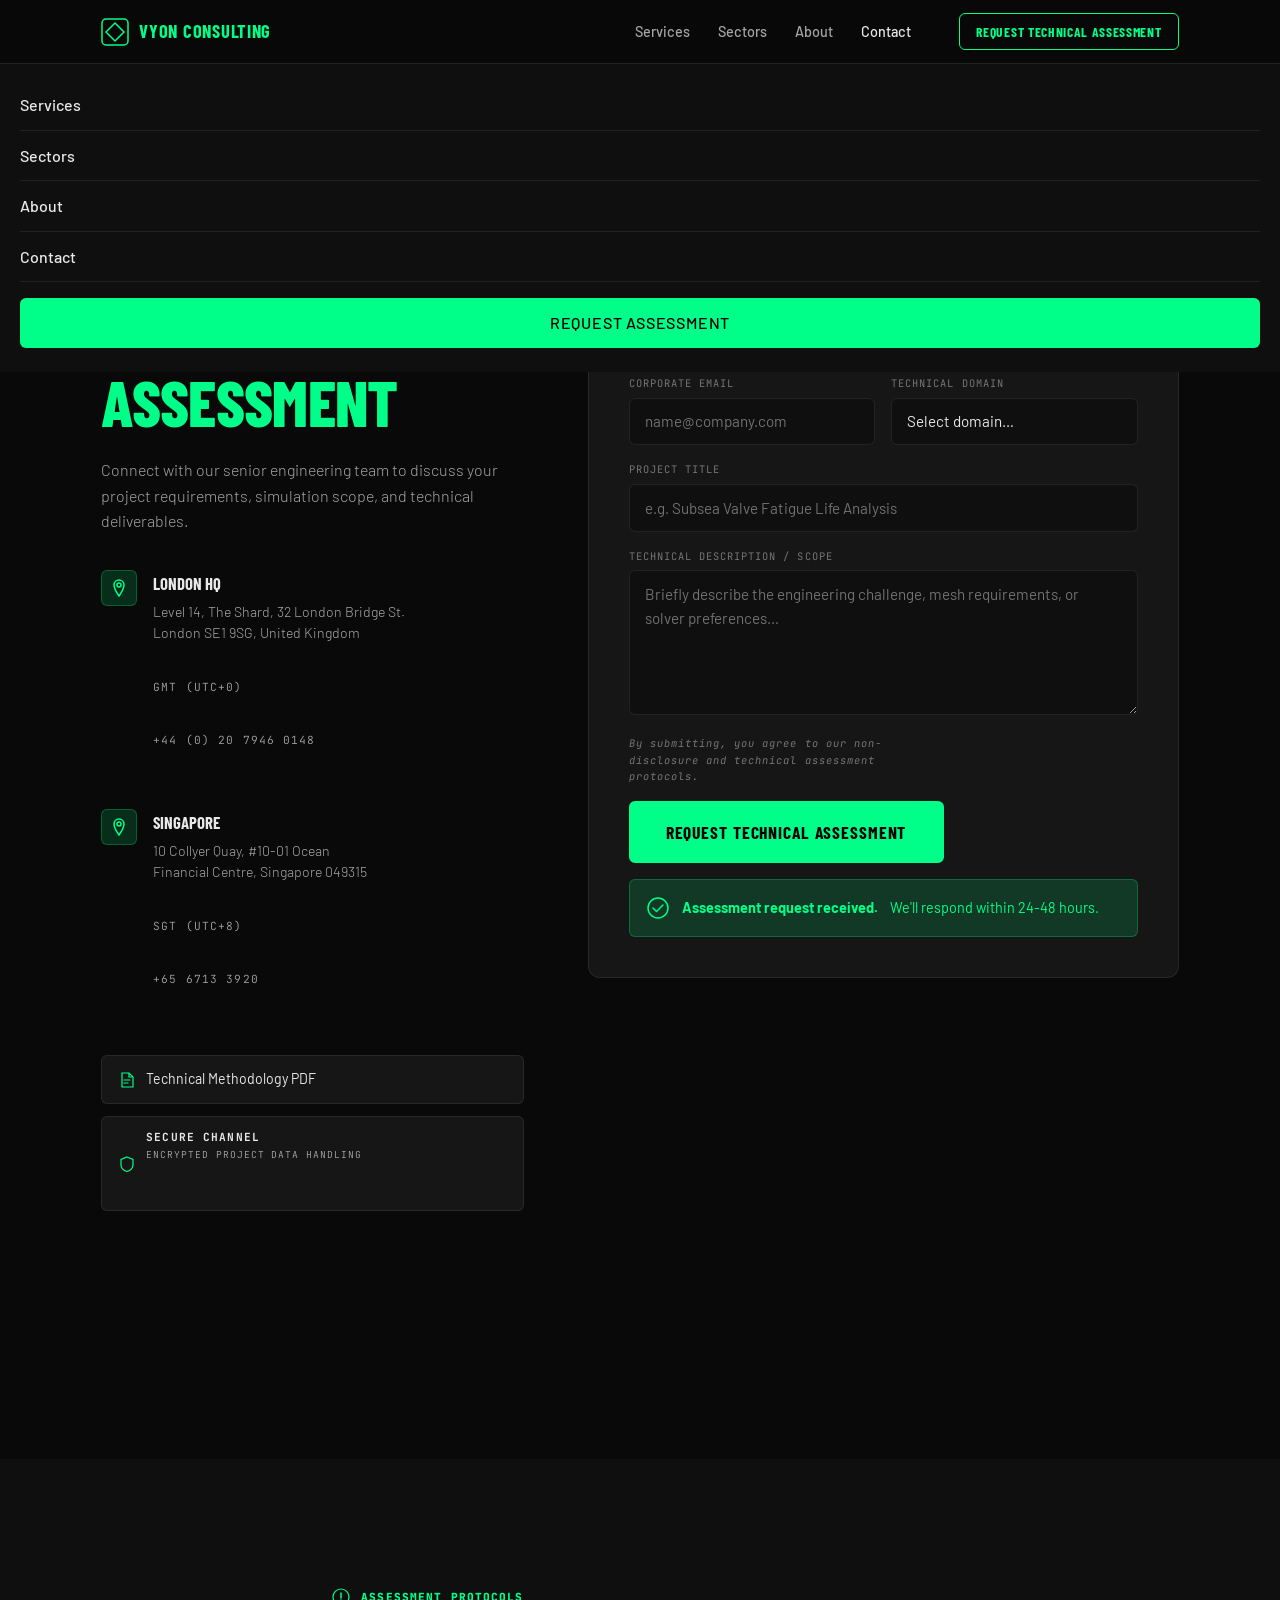
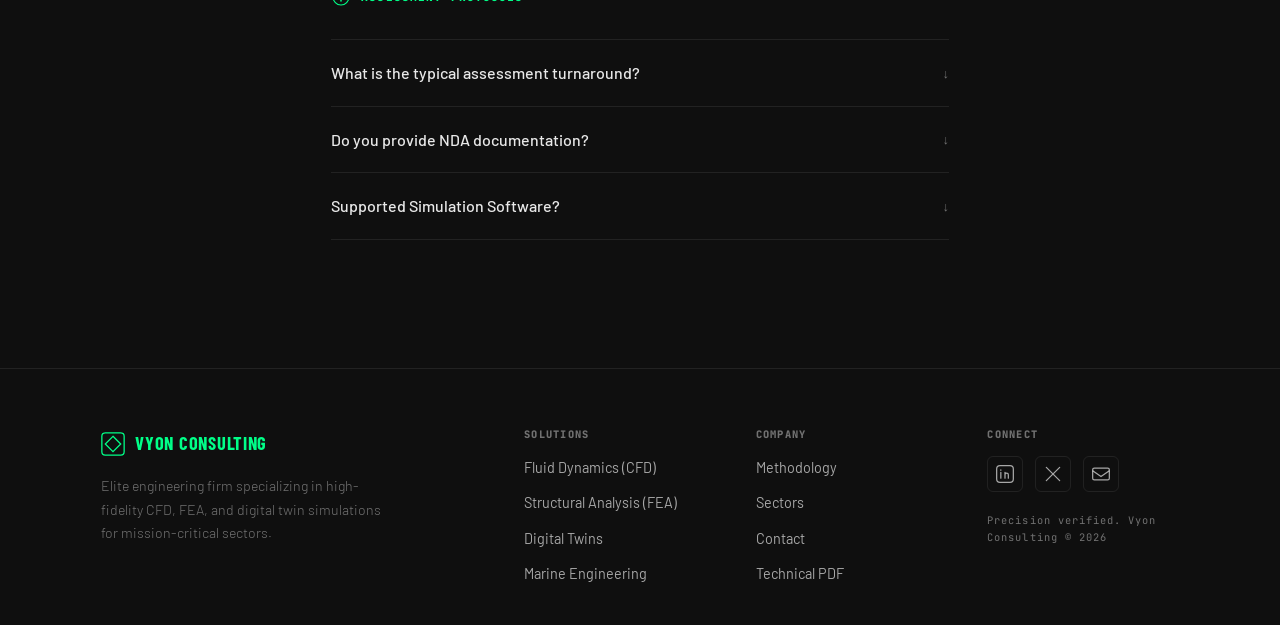
==== contact.html @ 67b3ae86 "Add files via upload" ====
<!DOCTYPE html>
<html lang="en">
<head>
  <meta charset="UTF-8">
  <meta name="viewport" content="width=device-width, initial-scale=1.0">
  <title>Contact — Vyon Consulting</title>
  <meta name="description" content="Initiate a technical assessment with Vyon Consulting's senior engineering team.">
  <link rel="preconnect" href="https://fonts.googleapis.com">
  <link rel="preconnect" href="https://fonts.gstatic.com" crossorigin>
  <link href="https://fonts.googleapis.com/css2?family=Barlow+Condensed:ital,wght@0,400;0,600;0,700;0,800;1,700&family=JetBrains+Mono:wght@400;500&family=Barlow:wght@300;400;500&display=swap" rel="stylesheet">
  <link rel="stylesheet" href="style.css">
</head>
<body>

  <header class="nav" id="nav">
    <div class="nav__inner container">
      <a href="index.html" class="nav__logo">
        <svg width="28" height="28" viewBox="0 0 28 28" fill="none"><rect x="1" y="1" width="26" height="26" rx="4" stroke="#00FF88" stroke-width="1.5"/><path d="M14 5L23 14L14 23L5 14Z" stroke="#00FF88" stroke-width="1.5" fill="none"/></svg>
        <span>Vyon Consulting</span>
      </a>
      <nav class="nav__links">
        <a href="services.html" class="nav__link">Services</a>
        <a href="sectors.html" class="nav__link">Sectors</a>
        <a href="index.html#about" class="nav__link">About</a>
        <a href="contact.html" class="nav__link nav__link--active">Contact</a>
      </nav>
      <a href="contact.html" class="btn btn--outline nav__cta">Request Technical Assessment</a>
      <button class="nav__burger" aria-label="Open menu" aria-expanded="false" aria-controls="mobile-menu">
        <span></span><span></span><span></span>
      </button>
    </div>
    <div class="nav__mobile" id="mobile-menu" hidden>
      <a href="services.html">Services</a>
      <a href="sectors.html">Sectors</a>
      <a href="index.html#about">About</a>
      <a href="contact.html">Contact</a>
      <a href="contact.html" class="btn btn--primary">Request Assessment</a>
    </div>
  </header>

  <main>
    <section class="contact-section section" aria-labelledby="contact-title">
      <div class="container contact-layout">

        <!-- LEFT PANEL -->
        <div class="contact-info">
          <div class="contact-status">
            <span class="status-dot" aria-hidden="true"></span>
            <span class="mono">CONTACT STATUS</span>
            <strong class="accent mono">Online / 24-48h Response</strong>
          </div>
          <h1 id="contact-title" class="contact-title">INITIATE<br><span class="accent">ASSESSMENT</span></h1>
          <p>Connect with our senior engineering team to discuss your project requirements, simulation scope, and technical deliverables.</p>

          <div class="offices">
            <div class="office" aria-label="London office">
              <div class="office__icon" aria-hidden="true">
                <svg width="20" height="20" viewBox="0 0 20 20" fill="none"><path d="M10 2C7.2 2 5 4.2 5 7c0 4 5 11 5 11s5-7 5-11c0-2.8-2.2-5-5-5z" stroke="#00FF88" stroke-width="1.5"/><circle cx="10" cy="7" r="2" stroke="#00FF88" stroke-width="1.5"/></svg>
              </div>
              <div>
                <strong>London HQ</strong>
                <p>Level 14, The Shard, 32 London Bridge St.<br>London SE1 9SG, United Kingdom</p>
                <p class="mono accent">GMT (UTC+0)</p>
                <p class="mono">+44 (0) 20 7946 0148</p>
              </div>
            </div>
            <div class="office" aria-label="Singapore office">
              <div class="office__icon" aria-hidden="true">
                <svg width="20" height="20" viewBox="0 0 20 20" fill="none"><path d="M10 2C7.2 2 5 4.2 5 7c0 4 5 11 5 11s5-7 5-11c0-2.8-2.2-5-5-5z" stroke="#00FF88" stroke-width="1.5"/><circle cx="10" cy="7" r="2" stroke="#00FF88" stroke-width="1.5"/></svg>
              </div>
              <div>
                <strong>Singapore</strong>
                <p>10 Collyer Quay, #10-01 Ocean<br>Financial Centre, Singapore 049315</p>
                <p class="mono accent">SGT (UTC+8)</p>
                <p class="mono">+65 6713 3920</p>
              </div>
            </div>
          </div>

          <div class="contact-links">
            <a href="#" class="contact-doc-link">
              <svg width="18" height="18" viewBox="0 0 18 18" fill="none" aria-hidden="true"><path d="M4 2h7l4 4v10H4V2z" stroke="#00FF88" stroke-width="1.2"/><path d="M11 2v4h4" stroke="#00FF88" stroke-width="1.2"/><path d="M6 9h6M6 12h4" stroke="#00FF88" stroke-width="1.2" stroke-linecap="round"/></svg>
              Technical Methodology PDF
            </a>
            <div class="contact-secure">
              <svg width="18" height="18" viewBox="0 0 18 18" fill="none" aria-hidden="true"><path d="M9 2l6 2.5v5c0 3.5-2.5 6-6 7-3.5-1-6-3.5-6-7v-5z" stroke="#00FF88" stroke-width="1.2"/></svg>
              <div>
                <strong class="mono">SECURE CHANNEL</strong>
                <p class="mono dim">ENCRYPTED PROJECT DATA HANDLING</p>
              </div>
            </div>
          </div>
        </div>

        <!-- FORM -->
        <div class="contact-form-wrap" aria-label="Assessment request form">
          <form class="contact-form" id="assessment-form" action="https://formspree.io/f/xbdzllyo" method="POST">
            <div class="form-row">
              <div class="form-group">
                <label for="full-name" class="form-label mono">FULL NAME</label>
                <input type="text" id="full-name" name="full_name" class="form-input" placeholder="Engineering Lead" required autocomplete="name">
              </div>
              <div class="form-group">
                <label for="company" class="form-label mono">COMPANY / INSTITUTION</label>
                <input type="text" id="company" name="company" class="form-input" placeholder="Global Aerospace Ltd." required autocomplete="organization">
              </div>
            </div>
            <div class="form-row">
              <div class="form-group">
                <label for="email" class="form-label mono">CORPORATE EMAIL</label>
                <input type="email" id="email" name="email" class="form-input" placeholder="name@company.com" required autocomplete="email">
              </div>
              <div class="form-group">
                <label for="domain" class="form-label mono">TECHNICAL DOMAIN</label>
                <select id="domain" name="domain" class="form-input form-select" required>
                  <option value="" disabled selected>Select domain…</option>
                  <option>Fluid Dynamics (CFD)</option>
                  <option>Structural Analysis (FEA)</option>
                  <option>Digital Twins</option>
                  <option>Marine Engineering</option>
                  <option>Defense / Classified</option>
                  <option>Other</option>
                </select>
              </div>
            </div>
            <div class="form-group form-group--full">
              <label for="project-title" class="form-label mono">PROJECT TITLE</label>
              <input type="text" id="project-title" name="project_title" class="form-input" placeholder="e.g. Subsea Valve Fatigue Life Analysis" required>
            </div>
            <div class="form-group form-group--full">
              <label for="description" class="form-label mono">TECHNICAL DESCRIPTION / SCOPE</label>
              <textarea id="description" name="description" class="form-input form-textarea" rows="5" placeholder="Briefly describe the engineering challenge, mesh requirements, or solver preferences…" required></textarea>
            </div>
                        <div class="form-footer">
              <p class="mono dim form-legal"><em>By submitting, you agree to our non-disclosure and technical assessment protocols.</em></p>
              <button type="submit" class="btn btn--primary btn--lg">Request Technical Assessment</button>
            </div>
            <div class="form-success" id="form-success" hidden role="alert">
              <svg width="24" height="24" viewBox="0 0 24 24" fill="none" aria-hidden="true"><circle cx="12" cy="12" r="10" stroke="#00FF88" stroke-width="1.5"/><path d="M7 12l3.5 3.5L17 9" stroke="#00FF88" stroke-width="1.5" stroke-linecap="round"/></svg>
              <strong>Assessment request received.</strong> We'll respond within 24-48 hours.
            </div>
          </form>
        </div>
      </div>
    </section>

    <!-- FAQ -->
    <section class="faq section" aria-labelledby="faq-title">
      <div class="container faq__inner">
        <div class="faq__header">
          <svg width="20" height="20" viewBox="0 0 20 20" fill="none" aria-hidden="true"><circle cx="10" cy="10" r="8" stroke="#00FF88" stroke-width="1.2"/><path d="M10 6v5M10 13v1" stroke="#00FF88" stroke-width="1.5" stroke-linecap="round"/></svg>
          <h2 id="faq-title" class="mono">ASSESSMENT PROTOCOLS</h2>
        </div>
        <div class="faq__list" role="list">
          <details class="faq__item" role="listitem">
            <summary class="faq__q">What is the typical assessment turnaround?</summary>
            <div class="faq__a">
              <p>Initial scoping response within 24-48 hours. Full simulation reports are delivered within 5-15 business days depending on mesh complexity and solver requirements. Priority triage available for mission-critical timelines.</p>
            </div>
          </details>
          <details class="faq__item" role="listitem">
            <summary class="faq__q">Do you provide NDA documentation?</summary>
            <div class="faq__a">
              <p>Yes. All projects begin with a mutual NDA executed before any technical data is shared. We handle ITAR-controlled and export-restricted data with full legal compliance frameworks.</p>
            </div>
          </details>
          <details class="faq__item" role="listitem">
            <summary class="faq__q">Supported Simulation Software?</summary>
            <div class="faq__a">
              <p>We operate ANSYS Fluent, STAR-CCM+, OpenFOAM, ABAQUS, MATLAB, Siemens NX, Rhino 3D, and NASTRAN. CAD imports accepted in STEP, IGES, STL, and Parasolid formats. Contact us for bespoke solver configurations.</p>
            </div>
          </details>
        </div>
      </div>
    </section>
  </main>

  <footer class="footer">
    <div class="container footer__inner">
      <div class="footer__brand">
        <a href="index.html" class="nav__logo">
          <svg width="24" height="24" viewBox="0 0 28 28" fill="none"><rect x="1" y="1" width="26" height="26" rx="4" stroke="#00FF88" stroke-width="1.5"/><path d="M14 5L23 14L14 23L5 14Z" stroke="#00FF88" stroke-width="1.5" fill="none"/></svg>
          <span>Vyon Consulting</span>
        </a>
        <p>Elite engineering firm specializing in high-fidelity CFD, FEA, and digital twin simulations for mission-critical sectors.</p>
      </div>
      <div class="footer__col">
        <h3 class="footer__heading">SOLUTIONS</h3>
        <a href="services.html#cfd">Fluid Dynamics (CFD)</a>
        <a href="services.html#fea">Structural Analysis (FEA)</a>
        <a href="services.html#twins">Digital Twins</a>
        <a href="services.html#marine">Marine Engineering</a>
      </div>
      <div class="footer__col">
        <h3 class="footer__heading">COMPANY</h3>
        <a href="index.html#about">Methodology</a>
        <a href="sectors.html">Sectors</a>
        <a href="contact.html">Contact</a>
        <a href="#">Technical PDF</a>
      </div>
      <div class="footer__col">
        <h3 class="footer__heading">CONNECT</h3>
        <div class="footer__socials">
          <a href="#" aria-label="LinkedIn" class="social-link"><svg width="20" height="20" viewBox="0 0 24 24" fill="none"><rect x="2" y="2" width="20" height="20" rx="4" stroke="currentColor" stroke-width="1.5"/><path d="M7 10v7M7 7v.5M12 17v-4c0-1.5 1-2 2-2s2 .5 2 2v4M12 10v7" stroke="currentColor" stroke-width="1.5" stroke-linecap="round"/></svg></a>
          <a href="#" aria-label="Twitter" class="social-link"><svg width="20" height="20" viewBox="0 0 24 24" fill="none"><path d="M4 4l16 16M4 20L20 4" stroke="currentColor" stroke-width="1.5" stroke-linecap="round"/></svg></a>
          <a href="contact.html" aria-label="Email" class="social-link"><svg width="20" height="20" viewBox="0 0 24 24" fill="none"><rect x="2" y="5" width="20" height="14" rx="2" stroke="currentColor" stroke-width="1.5"/><path d="M2 8l10 7 10-7" stroke="currentColor" stroke-width="1.5"/></svg></a>
        </div>
        <p class="mono dim footer__legal">Precision verified. Vyon Consulting © 2026</p>
      </div>
    </div>
  </footer>

  <script src="main.js"></script>
</body>
</html>
---- style.css ----
/* =========================================
   VYON CONSULTING — style.css
   Design system: Industrial Precision Dark
   Fonts: Barlow Condensed (display) + Barlow (body) + JetBrains Mono (data)
   ========================================= */

/* --- CSS VARIABLES --- */
:root {
  --green: #00FF88;
  --green-dim: rgba(0,255,136,.15);
  --green-mid: rgba(0,255,136,.35);
  --bg: #090909;
  --bg-2: #0f0f0f;
  --bg-3: #161616;
  --bg-4: #1c1c1c;
  --border: rgba(255,255,255,.08);
  --border-green: rgba(0,255,136,.25);
  --text: #e8e8e8;
  --text-dim: rgba(232,232,232,.45);
  --text-mid: rgba(232,232,232,.7);
  --radius: 6px;
  --nav-h: 64px;
  --font-display: 'Barlow Condensed', sans-serif;
  --font-body: 'Barlow', sans-serif;
  --font-mono: 'JetBrains Mono', monospace;
  --max-w: 1180px;
  --ease: cubic-bezier(.16,1,.3,1);
}

/* --- RESET & BASE --- */
*,*::before,*::after{box-sizing:border-box;margin:0;padding:0}
html{scroll-behavior:smooth;-webkit-text-size-adjust:100%}
body{
  background:var(--bg);
  color:var(--text);
  font-family:var(--font-body);
  font-size:16px;
  font-weight:400;
  line-height:1.6;
  -webkit-font-smoothing:antialiased;
  overflow-x:hidden;
}
img,svg{display:block;max-width:100%}
a{color:inherit;text-decoration:none}
button{cursor:pointer;border:none;background:none;font:inherit}
ul,ol{list-style:none}
h1,h2,h3,h4{line-height:1.1;font-family:var(--font-display);font-weight:800;text-transform:uppercase;letter-spacing:-.01em}
input,textarea,select{font:inherit}
:focus-visible{outline:2px solid var(--green);outline-offset:3px}

/* --- UTILITY --- */
.container{width:100%;max-width:var(--max-w);margin-inline:auto;padding-inline:clamp(20px,4vw,60px)}
.accent{color:var(--green)}
.dim{color:var(--text-dim)}
.mono{font-family:var(--font-mono);font-size:.7rem;letter-spacing:.1em}
.section{padding-block:clamp(80px,10vw,140px)}
.section--alt{background:var(--bg-2)}
.link-arrow{font-family:var(--font-mono);font-size:.7rem;letter-spacing:.1em;color:var(--green);transition:opacity .2s}
.link-arrow:hover{opacity:.7}
.link-arrow.dim{color:var(--text-dim)}

/* --- BUTTONS --- */
.btn{
  display:inline-flex;align-items:center;justify-content:center;gap:8px;
  padding:.7em 1.5em;
  font-family:var(--font-display);font-weight:700;font-size:1rem;letter-spacing:.05em;text-transform:uppercase;
  border-radius:var(--radius);
  transition:all .2s var(--ease);
  white-space:nowrap;
}
.btn--primary{background:var(--green);color:#000;border:2px solid var(--green)}
.btn--primary:hover{background:transparent;color:var(--green)}
.btn--outline{background:transparent;color:var(--green);border:1.5px solid var(--green)}
.btn--outline:hover{background:var(--green);color:#000}
.btn--ghost{background:transparent;color:var(--text);border:1.5px solid var(--border)}
.btn--ghost:hover{border-color:var(--green);color:var(--green)}
.btn--lg{padding:.85em 2em;font-size:1.1rem}

/* --- NAV --- */
.nav{
  position:fixed;top:0;left:0;right:0;z-index:100;
  height:var(--nav-h);
  background:rgba(9,9,9,.85);
  backdrop-filter:blur(12px);
  -webkit-backdrop-filter:blur(12px);
  border-bottom:1px solid var(--border);
  transition:border-color .3s;
}
.nav.scrolled{border-color:var(--border-green)}
.nav__inner{
  height:100%;
  display:flex;align-items:center;gap:32px;
}
.nav__logo{
  display:flex;align-items:center;gap:10px;
  font-family:var(--font-display);font-weight:700;font-size:1.15rem;letter-spacing:.04em;text-transform:uppercase;
  flex-shrink:0;
  color:var(--green);
}
.nav__links{display:flex;gap:28px;margin-left:auto}
.nav__link{
  font-family:var(--font-body);font-weight:500;font-size:.9rem;
  color:var(--text-mid);transition:color .2s;
}
.nav__link:hover,.nav__link--active{color:var(--text)}
.nav__cta{font-size:.85rem;padding:.5em 1.2em;margin-left:16px}
.nav__burger{
  display:none;flex-direction:column;gap:5px;padding:4px;margin-left:auto;
}
.nav__burger span{display:block;width:22px;height:2px;background:var(--text);transition:all .25s}
.nav__mobile{
  display:flex;flex-direction:column;gap:0;
  background:var(--bg-2);border-top:1px solid var(--border);
  padding:16px 20px 24px;
}
.nav__mobile a{
  padding:12px 0;border-bottom:1px solid var(--border);
  font-family:var(--font-body);font-weight:500;
  transition:color .2s;
}
.nav__mobile a:last-child{border:none;margin-top:16px}
.nav__mobile a:hover{color:var(--green)}

/* --- HERO --- */
.hero{
  position:relative;
  min-height:100svh;
  display:flex;flex-direction:column;justify-content:center;
  padding-top:var(--nav-h);
  overflow:hidden;
}
.hero__bg{position:absolute;inset:0;pointer-events:none;z-index:0}
.hero__grid{
  position:absolute;inset:0;
  background-image:
    linear-gradient(rgba(0,255,136,.04) 1px, transparent 1px),
    linear-gradient(90deg, rgba(0,255,136,.04) 1px, transparent 1px);
  background-size:60px 60px;
}
.hero__glow{position:absolute;border-radius:50%;filter:blur(120px);pointer-events:none}
.hero__glow--1{width:600px;height:600px;background:rgba(0,255,136,.06);top:-200px;right:-100px}
.hero__glow--2{width:400px;height:400px;background:rgba(0,120,255,.04);bottom:0;left:-100px}
.hero__status{
  position:absolute;top:calc(var(--nav-h) + 20px);right:clamp(20px,4vw,60px);
  display:flex;flex-direction:column;align-items:flex-end;gap:4px;
  z-index:2;
}
.status-dot{
  display:inline-block;width:7px;height:7px;
  background:var(--green);border-radius:50%;
  box-shadow:0 0 6px var(--green);
  animation:pulse 2s ease-in-out infinite;
  align-self:flex-end;
}
@keyframes pulse{0%,100%{opacity:1}50%{opacity:.4}}
.hero__content{position:relative;z-index:1;padding-block:80px 60px}
.hero__eyebrow{color:var(--green);margin-bottom:24px}
.hero__title{
  font-family:var(--font-display);font-weight:800;
  font-size:clamp(3.5rem,9vw,8rem);
  line-height:.95;letter-spacing:-.02em;
  text-transform:uppercase;
  margin-bottom:28px;
}
.hero__title em{font-style:italic;color:var(--green)}
.hero__sub{max-width:420px;color:var(--text-mid);font-size:1rem;font-weight:300;margin-bottom:36px;line-height:1.65}
.hero__actions{display:flex;flex-wrap:wrap;gap:12px;margin-bottom:56px}
.hero__metrics{
  display:flex;flex-wrap:wrap;gap:32px;
  padding-top:24px;border-top:1px solid var(--border);
}
.metric__val{display:block;font-family:var(--font-display);font-weight:700;font-size:1.5rem}
.metric__label{display:block;color:var(--text-dim);font-size:.65rem;margin-top:2px}

/* --- PAGE HERO --- */
.page-hero{
  position:relative;
  padding-top:calc(var(--nav-h) + 80px);
  padding-bottom:80px;
  text-align:center;
  overflow:hidden;
}
.page-hero__bg{position:absolute;inset:0;z-index:0;pointer-events:none}
.page-hero__content{position:relative;z-index:1}
.page-hero__title{
  font-size:clamp(3rem,7vw,6rem);
  margin-block:16px 20px;
}
.page-hero__sub{max-width:580px;margin-inline:auto;color:var(--text-mid);font-weight:300;font-size:1.05rem}

/* --- SECTION HEADER --- */
.section-header{
  display:flex;flex-wrap:wrap;align-items:flex-end;justify-content:space-between;
  gap:20px;margin-bottom:60px;
}
.section-title{font-size:clamp(2rem,4vw,3rem)}
.section-sub{max-width:480px;color:var(--text-mid);font-weight:300;margin-top:12px}
.comp-meta{display:flex;gap:32px;text-align:right;font-size:.7rem}

/* --- CARDS (Pillars) --- */
.pillars__grid{
  display:grid;
  grid-template-columns:repeat(auto-fill,minmax(260px,1fr));
  gap:16px;
}
.card{
  background:var(--bg-3);
  border:1px solid var(--border);
  border-radius:10px;
  padding:28px;
  transition:border-color .25s,transform .25s;
}
.card:hover{border-color:var(--border-green);transform:translateY(-3px)}
.card--featured{
  grid-column:span 2;
  background:var(--bg-4);
  border-color:var(--border-green);
}
.card__icon{margin-bottom:16px}
.card__title{font-size:1.25rem;margin-bottom:10px}
.card__desc{color:var(--text-mid);font-size:.9rem;line-height:1.6;font-weight:300}
.card__tags{display:flex;gap:8px;margin-top:16px}
.tag{
  font-family:var(--font-mono);font-size:.6rem;letter-spacing:.1em;
  background:var(--green-dim);color:var(--green);
  border:1px solid var(--border-green);
  padding:3px 8px;border-radius:4px;
}

/* --- SECTORS GRID --- */
.sectors__grid{
  display:grid;grid-template-columns:repeat(auto-fill,minmax(260px,1fr));
  gap:16px;
}
.sector-card{
  display:flex;flex-direction:column;
  border-radius:10px;overflow:hidden;
  border:1px solid var(--border);
  transition:border-color .25s,transform .25s;
  background:var(--bg-3);
  text-decoration:none;
}
.sector-card:hover{border-color:var(--border-green);transform:translateY(-3px)}
.sector-card__img{
  height:200px;
  background:var(--bg-4) center/cover no-repeat;
  position:relative;
}
/* placeholder gradients — replace with real images */
url('img/naval.webp'){background-image:linear-gradient(160deg,#0a1a12 0%,#0d2018 60%,#112a1e 100%)}
.sector-card__img--renewable{background-image:linear-gradient(160deg,#0c1a18 0%,#0a2416 60%,#112810 100%)}
.sector-card__img--defense{background-image:linear-gradient(160deg,#131318 0%,#1a1a24 60%,#141424 100%)}
.sector-card__img--industrial{background-image:linear-gradient(160deg,#1a1208 0%,#211808 60%,#1c1408 100%)}
.sector-card__body{padding:20px 24px}
.sector-card__label{color:var(--green);margin-bottom:6px;font-size:.6rem}
.sector-card__title{font-size:1.1rem;margin-bottom:12px}
.sector-card--active .sector-card__body{background:var(--bg-4)}

/* --- DNA / ABOUT --- */
.dna__layout{
  display:grid;grid-template-columns:1fr 1fr;
  gap:clamp(40px,6vw,100px);
  align-items:start;
}
.dna__body{color:var(--text-mid);font-weight:300;margin-block:16px 32px;max-width:440px}
.dna__tenets{display:flex;flex-direction:column;gap:24px}
.tenet{display:flex;gap:16px;align-items:flex-start}
.tenet__icon{flex-shrink:0;margin-top:3px}
.tenet strong{display:block;font-family:var(--font-display);font-weight:700;font-size:1rem;text-transform:uppercase;margin-bottom:4px}
.tenet p{color:var(--text-mid);font-size:.9rem;font-weight:300}
.dna__stack{
  background:var(--bg-3);border:1px solid var(--border);
  border-radius:10px;padding:28px;
}
.dna__stack-label{color:var(--text-dim);margin-bottom:20px}
.software-grid{
  display:grid;grid-template-columns:1fr 1fr;
  gap:1px;background:var(--border);
  border:1px solid var(--border);border-radius:6px;overflow:hidden;
  margin-bottom:20px;
}
.software-grid span{
  background:var(--bg-2);
  padding:10px 14px;
  font-family:var(--font-mono);font-size:.7rem;letter-spacing:.05em;
  color:var(--text-mid);
  transition:background .2s,color .2s;
}
.software-grid span:hover{background:var(--green-dim);color:var(--green)}
.cert-row{display:flex;flex-wrap:wrap;align-items:center;gap:10px;margin-top:16px}
.cert-badge{
  background:var(--green-dim);color:var(--green);
  border:1px solid var(--border-green);
  padding:3px 10px;border-radius:20px;font-size:.65rem;letter-spacing:.08em;
}

/* --- CTA BANNER --- */
.cta-banner{
  background:var(--bg-3);
  border-top:1px solid var(--border);
  border-bottom:1px solid var(--border);
  padding-block:clamp(60px,8vw,100px);
}
.cta-banner__inner{
  display:flex;flex-wrap:wrap;
  align-items:center;justify-content:space-between;
  gap:32px;
}
.cta-banner__title{font-size:clamp(1.8rem,3.5vw,3rem);margin-bottom:10px}
.cta-banner__btns{display:flex;flex-wrap:wrap;gap:12px}

/* --- FOOTER --- */
.footer{
  background:var(--bg-2);
  border-top:1px solid var(--border);
  padding-block:60px 40px;
}
.footer__inner{
  display:grid;
  grid-template-columns:2fr 1fr 1fr 1fr;
  gap:40px;
}
.footer__brand{display:flex;flex-direction:column;gap:16px}
.footer__brand p{color:var(--text-dim);font-size:.88rem;font-weight:300;max-width:280px;line-height:1.65}
.footer__col{display:flex;flex-direction:column;gap:12px}
.footer__heading{font-family:var(--font-mono);font-size:.65rem;letter-spacing:.12em;color:var(--text-dim);margin-bottom:4px}
.footer__col a{font-size:.9rem;color:var(--text-mid);transition:color .2s}
.footer__col a:hover{color:var(--green)}
.footer__socials{display:flex;gap:12px;margin-bottom:8px}
.social-link{
  width:36px;height:36px;
  display:flex;align-items:center;justify-content:center;
  border:1px solid var(--border);border-radius:6px;
  color:var(--text-dim);
  transition:border-color .2s,color .2s;
}
.social-link:hover{border-color:var(--green);color:var(--green)}
.footer__legal{font-size:.65rem;color:var(--text-dim)}

/* --- SERVICES PAGE --- */
.services-grid{
  display:grid;
  grid-template-columns:repeat(auto-fill,minmax(260px,1fr));
  gap:20px;
}
.service-card{
  background:var(--bg-3);border:1px solid var(--border);
  border-radius:10px;padding:32px;
  display:flex;flex-direction:column;gap:0;
  transition:border-color .25s,transform .25s;
}
.service-card:hover{border-color:var(--border-green);transform:translateY(-4px)}
.service-card__header{
  position:relative;margin-bottom:20px;
  height:40px;display:flex;align-items:center;
}
.service-card__icon{flex-shrink:0}
.service-card__spark{
  position:absolute;right:0;top:0;
  width:48px;height:48px;
  background:var(--green-dim);
  border-radius:50%;filter:blur(16px);
  pointer-events:none;
}
.service-card__title{font-size:1.3rem;margin-bottom:12px}
.service-card__desc{color:var(--text-mid);font-size:.9rem;font-weight:300;line-height:1.65;flex:1}
.service-card__specs{
  display:flex;gap:20px;flex-wrap:wrap;
  padding:16px 0;margin:16px 0;
  border-top:1px solid var(--border);border-bottom:1px solid var(--border);
}
.spec{display:flex;flex-direction:column;gap:3px}
.spec span{font-size:.6rem;color:var(--text-dim)}
.spec strong{font-size:.85rem}
.service-card__actions{display:flex;gap:20px;flex-wrap:wrap;margin-top:16px}

/* TURNAROUND */
.turnaround__inner{
  background:var(--bg-3);border:1px solid var(--border-green);
  border-radius:12px;padding:48px;
  display:grid;grid-template-columns:1fr 1fr;gap:60px;
  align-items:start;
}
.turnaround__icon{
  width:44px;height:44px;
  background:var(--green-dim);border:1px solid var(--border-green);
  border-radius:8px;display:flex;align-items:center;justify-content:center;
  margin-bottom:16px;
}
.turnaround__title{font-size:1.8rem;margin-bottom:12px}
.turnaround__stats{display:flex;gap:40px;margin-top:28px;padding-top:24px;border-top:1px solid var(--border)}
.ta-stat{display:flex;flex-direction:column;gap:4px}
.ta-stat__val{font-family:var(--font-display);font-weight:700;font-size:2rem;color:var(--green)}
.turnaround__right{display:flex;flex-direction:column;gap:28px;padding-top:8px}
.ta-feature{display:flex;gap:16px;align-items:flex-start}
.ta-feature svg{flex-shrink:0;margin-top:3px}
.ta-feature strong{display:block;font-size:1rem;margin-bottom:4px}
.ta-feature p{font-size:.9rem;font-weight:300}

/* --- SECTORS PAGE --- */
.sector-tabs{
  position:sticky;top:var(--nav-h);z-index:50;
  display:flex;gap:0;
  background:var(--bg-2);
  border-bottom:1px solid var(--border);
  overflow-x:auto;scrollbar-width:none;
}
.sector-tabs::-webkit-scrollbar{display:none}
.sector-tab{
  display:flex;align-items:center;gap:8px;
  padding:16px 24px;
  font-family:var(--font-mono);font-size:.65rem;letter-spacing:.12em;
  color:var(--text-dim);
  border-bottom:2px solid transparent;
  transition:all .2s;white-space:nowrap;
}
.sector-tab:hover,.sector-tab--active{color:var(--green);border-bottom-color:var(--green)}

.sector-detail__layout{
  display:grid;grid-template-columns:1fr 1fr;gap:clamp(40px,5vw,80px);
  align-items:center;
}
.sector-detail__layout--reverse .sector-detail__img{order:2}
.sector-detail__layout--reverse .sector-detail__text{order:1}
.sector-detail__img{
  position:relative;height:480px;border-radius:12px;overflow:hidden;
  background:var(--bg-4) center/cover no-repeat;
  border:1px solid var(--border);
}
.sector-detail__img--naval{background-image:linear-gradient(160deg,#081812 0%,#0d2a1c 50%,#0a1e14 100%)}
.sector-detail__img--renewable{background-image:linear-gradient(160deg,#081410 0%,#0c2018 50%,#0a1c14 100%)}
.sector-detail__img--oil{background-image:linear-gradient(160deg,#16100a 0%,#221a08 50%,#1a1208 100%)}
.sector-detail__img--civil{background-image:linear-gradient(160deg,#0c0c14 0%,#10101e 50%,#0e0e1c 100%)}
.sector-detail__img--defense{background-image:linear-gradient(160deg,#10101a 0%,#141424 50%,#0e0e1e 100%)}
.sector-detail__overlay{
  position:absolute;inset:0;
  display:flex;flex-direction:column;justify-content:flex-end;
  padding:24px;
  background:linear-gradient(to top,rgba(0,0,0,.8) 0%,transparent 60%);
}
.sector-detail__metrics{display:flex;flex-wrap:wrap;gap:20px;margin-bottom:16px}
.s-metric{display:flex;flex-direction:column;gap:3px}
.s-metric span{font-size:.6rem;color:var(--text-dim)}
.s-metric strong{font-size:.95rem}
.sector-detail__meta{
  display:flex;flex-wrap:wrap;gap:8px;align-items:center;
  font-family:var(--font-mono);font-size:.6rem;
  padding-top:12px;border-top:1px solid rgba(255,255,255,.1);
}
.sector-detail__title{font-size:clamp(2.5rem,5vw,4rem);margin-block:12px 20px}
.sector-detail__text p{color:var(--text-mid);font-weight:300;line-height:1.7;margin-bottom:28px}
.sector-detail__btns{display:flex;flex-wrap:wrap;gap:12px}

/* --- CONTACT PAGE --- */
.contact-layout{
  display:grid;grid-template-columns:1fr 1.4fr;gap:clamp(40px,5vw,80px);
  padding-block:clamp(80px,10vw,120px);
  align-items:start;
}
.contact-status{display:flex;align-items:center;gap:10px;margin-bottom:28px;flex-wrap:wrap}
.contact-status strong{font-size:.8rem}
.contact-title{font-size:clamp(2.5rem,5vw,4.5rem);margin-bottom:20px}
.contact-info p{color:var(--text-mid);font-weight:300;margin-bottom:36px}
.offices{display:flex;flex-direction:column;gap:24px;margin-bottom:32px}
.office{display:flex;gap:16px;align-items:flex-start}
.office__icon{
  width:36px;height:36px;flex-shrink:0;
  background:var(--green-dim);border:1px solid var(--border-green);
  border-radius:6px;display:flex;align-items:center;justify-content:center;
}
.office strong{display:block;font-family:var(--font-display);font-weight:700;font-size:1.05rem;text-transform:uppercase;margin-bottom:4px}
.office p{font-size:.88rem;color:var(--text-mid);font-weight:300;line-height:1.5}
.office .mono{font-size:.7rem;margin-top:4px}
.contact-links{display:flex;flex-direction:column;gap:12px}
.contact-doc-link{
  display:flex;align-items:center;gap:10px;
  padding:12px 16px;
  background:var(--bg-3);border:1px solid var(--border);
  border-radius:6px;font-size:.88rem;
  transition:border-color .2s;
}
.contact-doc-link:hover{border-color:var(--green)}
.contact-secure{
  display:flex;align-items:center;gap:10px;
  padding:12px 16px;
  background:var(--bg-3);border:1px solid var(--border);
  border-radius:6px;
}
.contact-secure strong{font-size:.7rem;display:block}
.contact-secure p{font-size:.6rem}

/* FORM */
.contact-form-wrap{
  background:var(--bg-3);
  border:1px solid var(--border);
  border-radius:12px;padding:clamp(24px,4vw,40px);
}
.form-row{display:grid;grid-template-columns:1fr 1fr;gap:16px}
.form-group{display:flex;flex-direction:column;gap:6px;margin-bottom:16px}
.form-group--full{grid-column:span 2}
.form-label{color:var(--text-dim);font-size:.65rem;letter-spacing:.1em}
.form-input{
  background:var(--bg-2);
  border:1px solid var(--border);
  border-radius:6px;
  color:var(--text);
  padding:.7em 1em;
  font-size:.95rem;
  transition:border-color .2s;
  width:100%;
}
.form-input::placeholder{color:var(--text-dim)}
.form-input:focus{outline:none;border-color:var(--green)}
.form-select{appearance:none;cursor:pointer}
.form-textarea{resize:vertical;min-height:120px}
.file-drop{
  position:relative;
  border:2px dashed var(--border);
  border-radius:8px;
  text-align:center;transition:border-color .2s;
  overflow:hidden;
}
.file-drop:focus-within,.file-drop.dragover{border-color:var(--green);background:var(--green-dim)}
.file-drop__input{
  position:absolute;inset:0;opacity:0;cursor:pointer;width:100%;height:100%;
}
.file-drop__label{
  display:flex;flex-direction:column;align-items:center;gap:8px;
  padding:28px 16px;cursor:pointer;
}
.file-drop__label strong{font-size:.9rem}
.file-drop__label span{font-size:.65rem;color:var(--text-dim)}
.file-list{padding:0 16px 12px;display:flex;flex-wrap:wrap;gap:8px}
.file-item{
  font-family:var(--font-mono);font-size:.65rem;letter-spacing:.05em;
  background:var(--green-dim);color:var(--green);
  border:1px solid var(--border-green);
  padding:3px 10px;border-radius:4px;
}
.form-footer{
  display:flex;flex-wrap:wrap;align-items:center;justify-content:space-between;
  gap:16px;margin-top:20px;
}
.form-legal{font-size:.65rem;max-width:260px;color:var(--text-dim)}
.form-success{
  display:flex;align-items:center;gap:12px;
  margin-top:16px;padding:16px;
  background:var(--green-dim);border:1px solid var(--border-green);
  border-radius:6px;color:var(--green);font-size:.9rem;
}

/* FAQ */
.faq{background:var(--bg-2)}
.faq__inner{max-width:720px}
.faq__header{display:flex;align-items:center;gap:10px;margin-bottom:32px;color:var(--green)}
.faq__list{display:flex;flex-direction:column;gap:0}
.faq__item{border-top:1px solid var(--border)}
.faq__item:last-child{border-bottom:1px solid var(--border)}
.faq__q{
  list-style:none;padding:20px 0;cursor:pointer;
  display:flex;justify-content:space-between;align-items:center;gap:16px;
  font-weight:500;transition:color .2s;
}
.faq__q::after{content:'↓';font-size:.8rem;color:var(--text-dim);transition:transform .25s;flex-shrink:0}
details[open] .faq__q{color:var(--green)}
details[open] .faq__q::after{transform:rotate(180deg)}
.faq__a{padding-bottom:20px;color:var(--text-mid);font-weight:300;line-height:1.7;font-size:.95rem}

/* --- ANIMATIONS --- */
@keyframes fadeUp{from{opacity:0;transform:translateY(20px)}to{opacity:1;transform:translateY(0)}}
.hero__content{animation:fadeUp .8s var(--ease) both}
.hero__eyebrow{animation:fadeUp .6s var(--ease) .1s both}
.hero__title{animation:fadeUp .7s var(--ease) .2s both}
.hero__sub{animation:fadeUp .7s var(--ease) .35s both}
.hero__actions{animation:fadeUp .7s var(--ease) .45s both}
.hero__metrics{animation:fadeUp .7s var(--ease) .55s both}

/* --- RESPONSIVE --- */
@media(max-width:900px){
  .nav__links,.nav__cta{display:none}
  .nav__burger{display:flex}
  .dna__layout,.sector-detail__layout,.contact-layout{grid-template-columns:1fr}
  .sector-detail__layout--reverse .sector-detail__img{order:unset}
  .sector-detail__layout--reverse .sector-detail__text{order:unset}
  .turnaround__inner{grid-template-columns:1fr}
  .card--featured{grid-column:span 1}
  .footer__inner{grid-template-columns:1fr 1fr}
  .comp-meta{text-align:left}
  .form-row{grid-template-columns:1fr}
  .form-group--full{grid-column:span 1}
}
@media(max-width:580px){
  .hero__title{font-size:3rem}
  .sectors__grid,.pillars__grid,.services-grid{grid-template-columns:1fr}
  .footer__inner{grid-template-columns:1fr}
  .cta-banner__inner{flex-direction:column;text-align:center}
  .hero__status{display:none}
  .form-footer{flex-direction:column;align-items:flex-start}
}
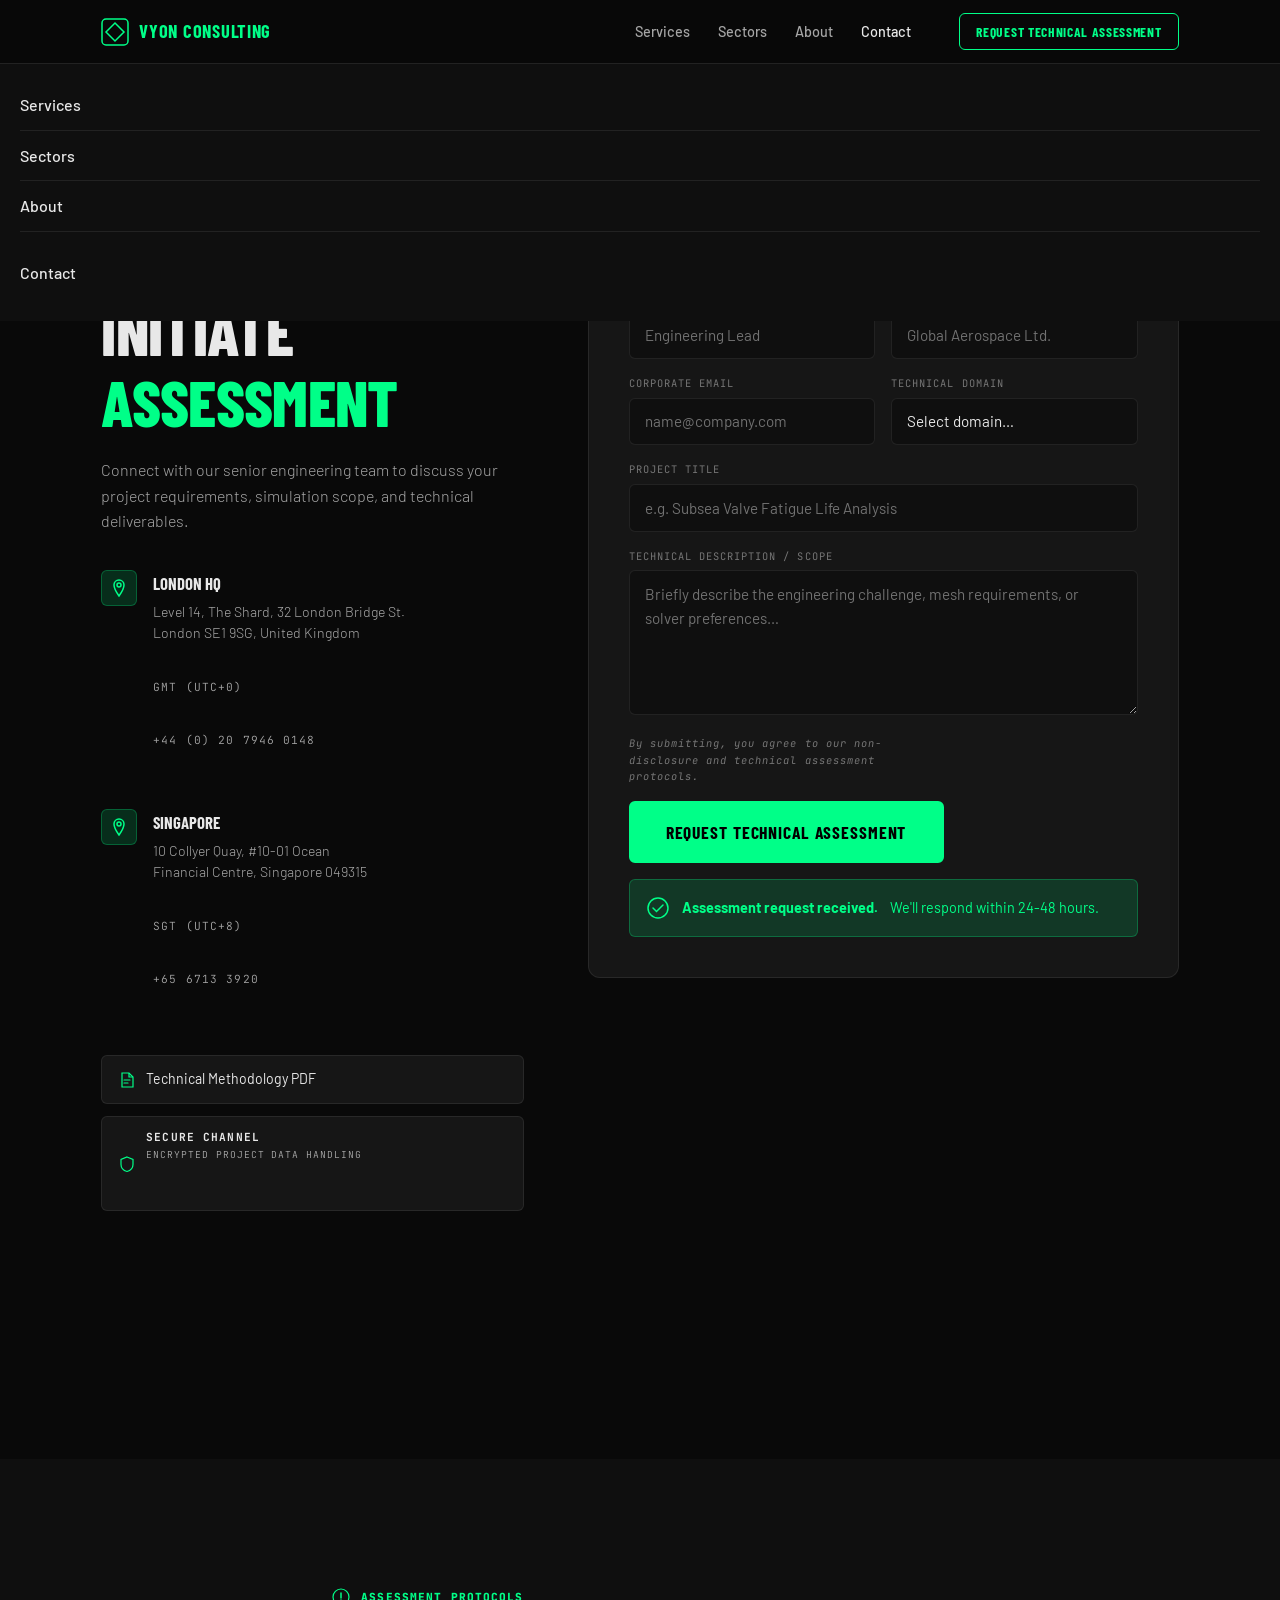
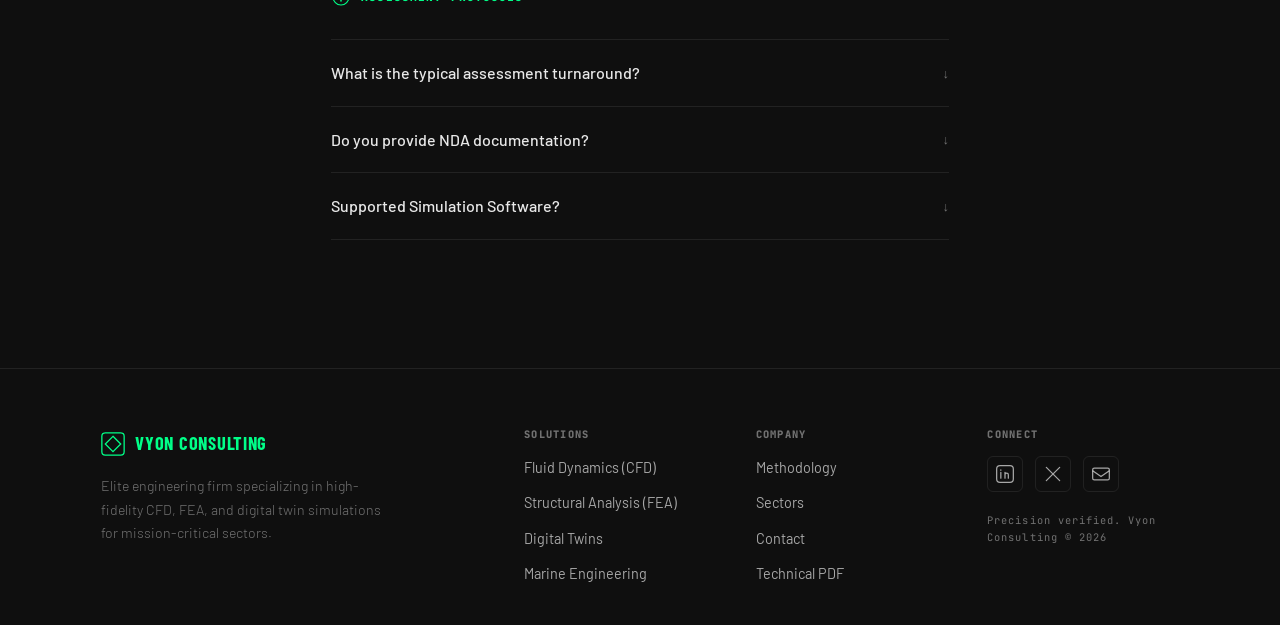
==== commit 490bad39: "Update contact.html" ====
--- a/contact.html
+++ b/contact.html
@@ -35,7 +35,7 @@
       <a href="sectors.html">Sectors</a>
       <a href="index.html#about">About</a>
       <a href="contact.html">Contact</a>
-      <a href="contact.html" class="btn btn--primary">Request Assessment</a>
+      
     </div>
   </header>
 
